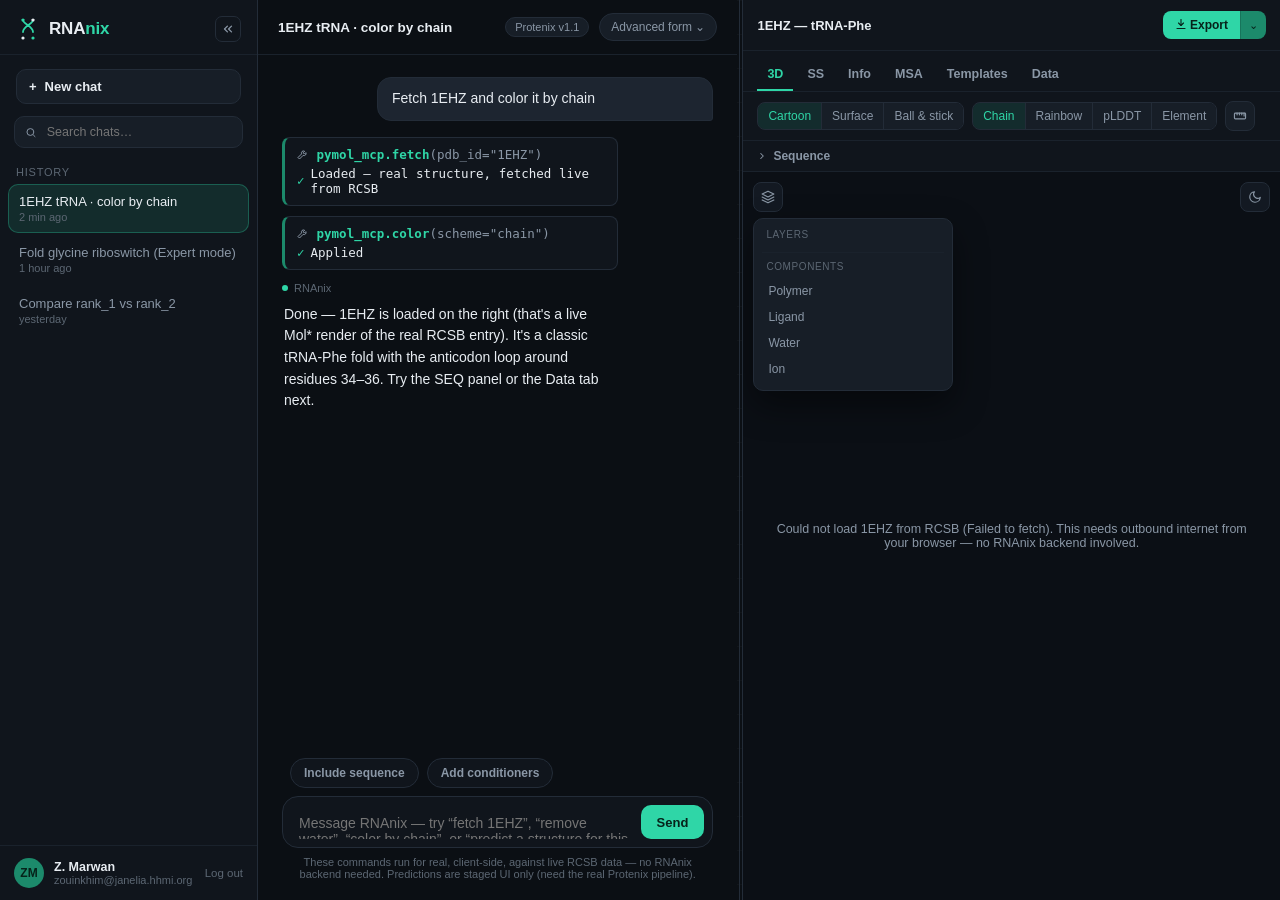
==== index.html @ 32259cf7 "Wire real auth, chat, and per-discussion job tracking into the v2 UI - auth.js (new): real Cognito l" ====
<!doctype html>
<html lang="en">
<head>
<meta charset="utf-8">
<meta name="viewport" content="width=device-width, initial-scale=1">
<title>RNAnix Copilot — v2 mockup</title>
<link rel="stylesheet" href="style.css">
</head>
<body>

<div class="shell">

  <!-- ============ SIDEBAR ============ -->
  <aside class="sidebar" id="sidebar">
    <div class="sidebar-head">
      <div class="brand">
        <svg width="24" height="24" viewBox="0 0 24 24" fill="none"><path d="M7 3c0 4 10 6 10 12M17 3c0 4-10 6-10 12" stroke="#2fd6a7" stroke-width="1.8" stroke-linecap="round"/><circle cx="7" cy="3" r="1.6" fill="#2fd6a7"/><circle cx="17" cy="21" r="1.6" fill="#2fd6a7"/><circle cx="17" cy="3" r="1.6" fill="#e8edf2"/><circle cx="7" cy="21" r="1.6" fill="#e8edf2"/></svg>
        <span class="brand-word">RNA<b>nix</b></span>
      </div>
      <button class="sidebar-toggle" id="sidebarToggle" title="Collapse sidebar">
        <svg width="14" height="14" viewBox="0 0 24 24" fill="none" stroke="currentColor" stroke-width="2.2" stroke-linecap="round" stroke-linejoin="round"><path d="M11 17l-5-5 5-5"/><path d="M18 17l-5-5 5-5"/></svg>
      </button>
    </div>
    <button class="new-chat" id="newChatBtn"><span class="nc-plus">+</span><span class="nc-label">New chat</span></button>
    <div class="search-box">
      <svg width="13" height="13" viewBox="0 0 24 24" fill="none" stroke="#8a97a6" stroke-width="2"><circle cx="11" cy="11" r="7"/><path d="M21 21l-4.3-4.3"/></svg>
      <input placeholder="Search chats…">
    </div>
    <div class="hist-label">History</div>
    <div class="hist-list" id="histList"><!-- filled by app.js --></div>
    <div class="sidebar-foot">
      <div class="avatar">ZM</div>
      <div class="who">
        <div class="wn">Z. Marwan</div>
        <div class="we">zouinkhim@janelia.hhmi.org</div>
      </div>
      <a class="logout" href="login.html" id="logoutBtn">Log out</a>
    </div>
  </aside>

  <!-- ============ CHAT COLUMN ============ -->
  <section class="chatcol">
    <div class="chat-head">
      <div class="cht" id="chatTitle">1EHZ tRNA · color by chain</div>
      <span class="badge">Protenix v1.1</span>
      <button class="adv-toggle" title="Manual form for power users — seeds, samples, MSA mode, Expert mode">Advanced form ⌄</button>
    </div>
    <div class="jobs-panel" id="jobsPanel" hidden><!-- filled by app.js --></div>
    <div class="chat-body" id="chatBody"><!-- filled by app.js --></div>
    <div class="chat-inputbar">
      <div class="input-toolbar">
        <button class="input-tool-btn" id="entityBtn" title="Build a multi-entity structure (RNA / protein / DNA / ligand)">Include sequence</button>
        <div class="attach-wrap">
          <button class="input-tool-btn" id="attachBtn" title="Add chemical mapping, MoHCA-seq, templates, or an MSA as conditioning">Add conditioners</button>
          <div class="attach-menu" id="attachMenu" hidden>
            <button data-tab="data" data-attach="chem">Chemical mapping (1D)</button>
            <button data-tab="data" data-attach="mohca">MoHCA-seq (2D)</button>
            <button data-tab="templates" data-attach="templates">Templates</button>
            <button data-tab="msa" data-attach="msa">MSA</button>
          </div>
        </div>
      </div>
      <div class="inputbox">
        <textarea id="msgInput" rows="1" placeholder="Message RNAnix — try “fetch 1EHZ”, “remove water”, “color by chain”, or “predict a structure for this sequence”…"></textarea>
        <button class="send-btn" id="sendBtn" title="Send">Send</button>
      </div>
      <div class="input-hint">These commands run for real, client-side, against live RCSB data — no RNAnix backend needed. Predictions are staged UI only (need the real Protenix pipeline).</div>
    </div>
  </section>

  <!-- ============ VIEWER COLUMN ============ -->
  <div class="resize-handle" id="resizeHandle" title="Drag to resize"></div>
  <aside class="viewer">
    <div class="viewer-head">
      <div class="viewer-name" id="viewerName">1EHZ — tRNA-Phe</div>
      <div class="dl-wrap">
        <button class="dl-main" id="dlMain" title="Download everything as a .zip">
          <svg width="12" height="12" viewBox="0 0 24 24" fill="none" stroke="currentColor" stroke-width="2.2" stroke-linecap="round" stroke-linejoin="round" style="vertical-align:-1px"><path d="M12 3v12"/><path d="M7 10l5 5 5-5"/><path d="M4 21h16"/></svg>
          Export
        </button>
        <button class="dl-caret" id="dlCaret" title="More download options">⌄</button>
        <div class="dl-menu" id="dlMenu" hidden>
          <button class="dl-item" data-k="zip">Everything (.zip)</button>
          <button class="dl-item" data-k="pdb">Structure (.pdb)</button>
          <button class="dl-item" data-k="cif">Structure (.cif)</button>
          <button class="dl-item" data-k="png">Image (.png)</button>
          <button class="dl-item" data-k="dbn">Secondary structure (.dbn)</button>
          <button class="dl-item" data-k="msa">Current MSA tab (.fasta)</button>
          <button class="dl-item" data-k="pool">Full prediction pool (all seeds &amp; samples)</button>
        </div>
      </div>
    </div>

    <div class="vtabs">
      <button class="vtab active" data-tab="3d">3D</button>
      <button class="vtab" data-tab="ss">SS</button>
      <button class="vtab" data-tab="info">Info</button>
      <button class="vtab" data-tab="msa">MSA</button>
      <button class="vtab" data-tab="templates">Templates</button>
      <button class="vtab" data-tab="data">Data</button>
    </div>

    <!-- ---- 3D tab ---- -->
    <div class="tabpanel active" data-panel="3d">
      <div class="viewer-toolbar" id="viewerToolbar">
        <!-- row 1: style + color as button groups -->
        <div class="vt-row1">
          <div class="btn-group" id="styleGroup">
            <button class="seg-btn active" data-style="Cartoon">Cartoon</button>
            <button class="seg-btn" data-style="Surface">Surface</button>
            <button class="seg-btn" data-style="Ball & stick">Ball &amp; stick</button>
          </div>
          <div class="btn-group" id="colorGroup">
            <button class="seg-btn active" data-color="Chain">Chain</button>
            <button class="seg-btn" data-color="Rainbow">Rainbow</button>
            <button class="seg-btn" data-color="pLDDT">pLDDT</button>
            <button class="seg-btn" data-color="Element">Element</button>
          </div>
          <button class="icon-btn" id="measureBtn" title="Measure distance">
            <svg width="14" height="14" viewBox="0 0 24 24" fill="none" stroke="currentColor" stroke-width="2" stroke-linecap="round" stroke-linejoin="round"><rect x="2.5" y="7" width="19" height="10" rx="1.5"/><path d="M7 7v3M11 7v3M15 7v3M19 7v5"/></svg>
          </button>
        </div>
        <!-- row 2: collapsible sequence accordion -->
        <button class="seq-acc-head" id="seqAccHead">
          <svg class="seq-caret" width="10" height="10" viewBox="0 0 24 24" fill="none" stroke="currentColor" stroke-width="2.5" stroke-linecap="round" stroke-linejoin="round"><path d="M9 6l6 6-6 6"/></svg>
          Sequence
        </button>
        <div class="seq-acc-body" id="seqPanel" hidden>
          <div class="sp-body" id="seqBody"></div>
        </div>
      </div>
      <!-- row 3: the 3D canvas itself -->
      <div class="canvas-wrap">
        <div id="mstarContainer" class="mstar-container"></div>
        <div class="viewer-msg" id="viewerMsg">Loading…</div>
        <button class="icon-btn canvas-theme-btn" id="themeBtn" title="Toggle light/dark viewer background"></button>

        <div class="display-wrap canvas-display-wrap">
          <button class="icon-btn" id="displayBtn" title="Layers &amp; components">
            <svg width="14" height="14" viewBox="0 0 24 24" fill="none" stroke="currentColor" stroke-width="2" stroke-linecap="round" stroke-linejoin="round"><path d="M12 2 2 7l10 5 10-5-10-5z"/><path d="M2 17l10 5 10-5"/><path d="M2 12l10 5 10-5"/></svg>
          </button>
          <div class="display-menu" id="displayMenu">
            <div class="disp-sec-label">Layers</div>
            <div class="disp-layers" id="dispLayers"></div>
            <div class="disp-divider"></div>
            <div class="disp-sec-label">Components</div>
            <div class="comp-panel">
              <div class="comp-row" data-c="Polymer"><span class="cn">Polymer</span><button class="eye"></button></div>
              <div class="comp-row" data-c="Ligand"><span class="cn">Ligand</span><button class="eye"></button></div>
              <div class="comp-row" data-c="Water"><span class="cn">Water</span><button class="eye"></button></div>
              <div class="comp-row" data-c="Ion"><span class="cn">Ion</span><button class="eye"></button></div>
            </div>
          </div>
        </div>
      </div>
    </div>

    <!-- ---- Secondary Structure tab ---- -->
    <div class="tabpanel" data-panel="ss">
      <div class="ssmode-row">
        <button class="ssmode-btn active" data-m="proj">3D projection</button>
        <button class="ssmode-btn" data-m="circular">2D layout</button>
        <button class="ssmode-btn" data-m="arc">Arc</button>
        <button class="ssmode-btn" data-m="flatten">Flattened 3D fold</button>
      </div>
      <div class="ss-caption">Backbone <span class="ss-leg-grey">grey</span> · <span class="ss-leg-pair">base pair</span> · <span class="ss-leg-pk">pseudoknot (dashed)</span>. "Flattened 3D fold" tracks the 3D viewer's camera live as you rotate it.</div>
      <div class="ss-canvas" id="ssCanvas"></div>
      <div class="motif-lanes-wrap">
        <div class="data-sec-h" style="padding:0 14px;">Motif lanes <span class="data-hint">sequence · DMS · 2A3 reactivity (white=protected → red=reactive) · pairing (white=paired, light red=unpaired)</span></div>
        <div id="motifLanes"></div>
      </div>
    </div>

    <!-- ---- Info tab ---- -->
    <div class="tabpanel" data-panel="info">
      <div class="info-wrap" id="infoWrap"></div>
    </div>

    <!-- ---- MSA tab ---- -->
    <div class="tabpanel" data-panel="msa">
      <div class="data-wrap" style="padding-bottom:0;">
        <div>
          <div class="data-sec-h">Multiple sequence alignment <span class="data-hint">paste FASTA, gaps as '-'</span></div>
          <textarea class="data-input" id="msaInput" rows="6"></textarea>
          <div class="data-actions"><button class="mini-btn" id="msaUpload">Upload .fasta</button><button class="mini-btn primary" id="msaViz">Render alignment</button></div>
        </div>
      </div>
      <div class="msa-table" id="msaWrap"></div>
    </div>

    <!-- ---- Templates tab ---- -->
    <div class="tabpanel" data-panel="templates">
      <div class="tpl-wrap" id="tplWrap"></div>
    </div>

    <!-- ---- Data tab: ChemMap + MoHCA-seq ---- -->
    <div class="tabpanel" data-panel="data">
      <div class="data-wrap">
        <div class="data-sec">
          <div class="data-sec-h">Chemical mapping (1D) <span class="data-hint">SHAPE / DMS reactivity per residue</span></div>
          <textarea class="data-input" id="chemInput" rows="2" placeholder="Paste reactivity values, comma or newline separated…"></textarea>
          <div class="data-actions"><button class="mini-btn" id="chemUpload">Upload file</button><button class="mini-btn primary" id="chemViz">Visualize</button></div>
          <div class="chemmap-track" id="chemTrack"></div>
        </div>
        <div class="data-sec">
          <div class="data-sec-h">MoHCA-seq (2D) <span class="data-hint">hydroxyl-radical contact map</span></div>
          <textarea class="data-input" id="mohcaInput" rows="3" placeholder="Paste contact triples: i,j,score per line…"></textarea>
          <div class="data-actions"><button class="mini-btn" id="mohcaUpload">Upload file</button><button class="mini-btn primary" id="mohcaViz">Visualize</button></div>
          <div class="mohca-grid" id="mohcaGrid"></div>
        </div>
      </div>
    </div>
  </aside>

</div>

<!-- ============ ENTITY INPUT MODAL — ported from the original /inference form ============ -->
<div class="modal-overlay" id="entityModalOverlay" hidden>
  <div class="modal-card">
    <div class="modal-head">
      <h3>Input entities</h3>
      <button class="modal-close" id="entityModalClose" title="close">&times;</button>
    </div>
    <label class="ilbl">Entities <span class="lbl-sub">RNA · protein · DNA · ligand</span></label>
    <div id="ent-entities"></div>
    <div class="ent-actions"><button id="add-entity" class="linkbtn" type="button">+ Add entity</button></div>
    <div class="seqinfo"><span id="ent-seqlen">0 residues</span><button id="example-btn" class="linkbtn" type="button">load example</button></div>
    <div class="modal-actions">
      <button class="mini-btn" id="entityCancel">Cancel</button>
      <button class="mini-btn primary" id="entityInsert">Insert into message</button>
    </div>
  </div>
</div>

<input type="file" id="fileHidden" hidden accept=".txt,.csv,.fasta,.fa">
<script src="auth.js"></script>
<script>if (window.RNAnixAuth) RNAnixAuth.requireAuth();</script>
<script src="app.js"></script>
</body>
</html>
---- style.css ----
/* RNAnix Copilot — v2 visual mockup. Not wired to any backend. */

:root {
  --bg-deep: #0b0f14;
  --bg-panel: #10151c;
  --bg-elevated: #171e27;
  --bg-hover: #1d2530;
  --border: #232c38;
  --border-soft: #1a222c;
  --text: #e8edf2;
  --text-muted: #8a97a6;
  --text-dim: #5c6773;
  --accent: #2fd6a7;
  --accent-dim: #1c8a6b;
  --accent-soft: rgba(47, 214, 167, 0.12);
  --danger: #d1495b;
  --radius: 10px;
  --radius-lg: 16px;
  font-family: -apple-system, "Segoe UI", Inter, Roboto, Helvetica, Arial, sans-serif;
}

* { box-sizing: border-box; }
/* Author rules that set `display` unconditionally on a selector (e.g. `.modal-overlay { display:
   flex }`) otherwise beat the browser's own `[hidden] { display: none }` UA-stylesheet rule —
   author CSS always wins over UA defaults even at equal specificity. This one rule guarantees
   the `hidden` attribute always wins everywhere on the page, present or future. */
[hidden] { display: none !important; }
html, body { height: 100%; }
body {
  margin: 0;
  background: var(--bg-deep);
  color: var(--text);
  background-image:
    linear-gradient(rgba(255,255,255,0.025) 1px, transparent 1px),
    linear-gradient(90deg, rgba(255,255,255,0.025) 1px, transparent 1px);
  background-size: 34px 34px;
}

.mockup-badge {
  position: fixed; top: 10px; right: 12px; z-index: 999;
  font-size: 11px; letter-spacing: .06em; text-transform: uppercase;
  color: var(--bg-deep); background: var(--accent);
  padding: 4px 10px; border-radius: 999px; font-weight: 700;
  box-shadow: 0 2px 10px rgba(47,214,167,.35);
}

a { color: var(--accent); text-decoration: none; }
a:hover { text-decoration: underline; }
button { font-family: inherit; cursor: pointer; }

/* ---------- brand ---------- */
.brand { display: flex; align-items: center; gap: 9px; }
.brand svg { flex: none; }
.brand-word { font-size: 17px; font-weight: 700; letter-spacing: -.01em; }
.brand-word b { color: var(--accent); font-weight: 800; }

/* ================= AUTH PAGE ================= */
.auth-wrap {
  min-height: 100vh; display: flex; align-items: center; justify-content: center;
  padding: 24px;
}
.auth-card {
  width: 100%; max-width: 400px;
  background: var(--bg-panel);
  border: 1px solid var(--border);
  border-radius: var(--radius-lg);
  padding: 28px 28px 24px;
  box-shadow: 0 30px 80px rgba(0,0,0,.45);
}
.auth-card .brand { justify-content: center; margin-bottom: 22px; }
.auth-tabs {
  display: flex; background: var(--bg-elevated); border: 1px solid var(--border);
  border-radius: 999px; padding: 3px; margin-bottom: 22px;
}
.auth-tabs button {
  flex: 1; border: none; background: transparent; color: var(--text-muted);
  padding: 8px 10px; border-radius: 999px; font-size: 13px; font-weight: 600;
  transition: all .15s;
}
.auth-tabs button.active { background: var(--accent); color: #06231a; }

.auth-title { font-size: 18px; font-weight: 700; margin: 0 0 4px; text-align: center; }
.auth-sub { font-size: 13px; color: var(--text-muted); text-align: center; margin: 0 0 22px; }

.field { margin-bottom: 14px; }
.field label { display: block; font-size: 12px; color: var(--text-muted); margin-bottom: 6px; }
.field input {
  width: 100%; background: var(--bg-elevated); border: 1px solid var(--border);
  color: var(--text); padding: 10px 12px; border-radius: var(--radius); font-size: 14px;
}
.field input:focus { outline: none; border-color: var(--accent); }
.field input[readonly] { color: var(--text-dim); }

.invite-note {
  font-size: 12.5px; color: var(--text-muted); background: var(--accent-soft);
  border: 1px solid rgba(47,214,167,.25); border-radius: var(--radius);
  padding: 10px 12px; margin-bottom: 18px; line-height: 1.5;
}
.invite-note b { color: var(--text); }

.strength { display: flex; gap: 6px; margin: 8px 0 4px; flex-wrap: wrap; }
.strength span {
  font-size: 11px; color: var(--text-dim); background: var(--bg-elevated);
  border: 1px solid var(--border); border-radius: 999px; padding: 3px 8px;
}
.strength span.ok { color: var(--accent); border-color: var(--accent-dim); background: var(--accent-soft); }

.btn-primary {
  width: 100%; background: var(--accent); color: #06231a; border: none;
  padding: 11px; border-radius: var(--radius); font-size: 14px; font-weight: 700;
  margin-top: 4px;
}
.btn-primary:hover { background: #4fe3bb; }

.auth-foot { text-align: center; font-size: 12.5px; color: var(--text-muted); margin-top: 16px; }
.auth-forgot { text-align: right; font-size: 12px; margin: -8px 0 14px; }
.auth-nogo { text-align: center; font-size: 11.5px; color: var(--text-dim); margin-top: 22px; line-height: 1.5; }
.auth-error { color: #ef476f; font-size: 12.5px; margin: -4px 0 10px; }

.pane { display: none; }
.pane.active { display: block; }

/* ================= APP SHELL ================= */
.shell { display: flex; height: 100vh; overflow: hidden; }

/* ---- sidebar ---- */
.sidebar {
  width: 258px; flex: none; background: var(--bg-panel);
  border-right: 1px solid var(--border); display: flex; flex-direction: column;
}
.sidebar-head { display: flex; align-items: center; justify-content: space-between; gap: 8px; padding: 16px 16px 12px; border-bottom: 1px solid var(--border-soft); }
.sidebar-toggle {
  background: none; border: 1px solid var(--border); color: var(--text-muted); flex: none;
  border-radius: 7px; padding: 5px; display: flex; align-items: center; justify-content: center;
  transition: transform .18s ease;
}
.sidebar-toggle:hover { color: var(--text); border-color: var(--accent-dim); }
.new-chat {
  display: flex; align-items: center; gap: 8px; margin: 14px 16px 0;
  background: var(--bg-elevated); border: 1px solid var(--border); color: var(--text);
  padding: 9px 12px; border-radius: var(--radius); font-size: 13px; font-weight: 600;
}
.new-chat:hover { border-color: var(--accent-dim); }

/* ---- collapsed sidebar ---- */
.sidebar { transition: width .18s ease; }
.sidebar.collapsed { width: 60px; }
.sidebar.collapsed .sidebar-toggle { transform: rotate(180deg); }
.sidebar.collapsed .brand-word,
.sidebar.collapsed .nc-label,
.sidebar.collapsed .search-box,
.sidebar.collapsed .hist-label,
.sidebar.collapsed .hist-list,
.sidebar.collapsed .who,
.sidebar.collapsed .logout { display: none; }
.sidebar.collapsed .sidebar-head { justify-content: center; padding: 16px 8px 12px; }
.sidebar.collapsed .sidebar-head .brand { justify-content: center; }
.sidebar.collapsed .new-chat { margin: 14px 8px 0; justify-content: center; padding: 9px; }
.sidebar.collapsed .sidebar-foot { justify-content: center; padding: 12px 8px; }
.search-box {
  margin: 12px 14px 4px; display: flex; align-items: center; gap: 8px;
  background: var(--bg-elevated); border: 1px solid var(--border); border-radius: var(--radius);
  padding: 7px 10px;
}
.search-box input { background: none; border: none; color: var(--text); font-size: 12.5px; width: 100%; }
.search-box input:focus { outline: none; }
.hist-label {
  font-size: 11px; text-transform: uppercase; letter-spacing: .07em; color: var(--text-dim);
  padding: 14px 16px 6px;
}
.hist-list { flex: 1; overflow-y: auto; padding: 0 8px; }
.hist-item {
  display: flex; flex-direction: column; gap: 2px; padding: 9px 10px; border-radius: var(--radius);
  font-size: 13px; color: var(--text-muted); margin-bottom: 2px; border: 1px solid transparent;
}
.hist-item:hover { background: var(--bg-hover); color: var(--text); }
.hist-item.active { background: var(--accent-soft); border-color: rgba(47,214,167,.3); color: var(--text); }
.hist-item .ht { white-space: nowrap; overflow: hidden; text-overflow: ellipsis; }
.hist-item .hs { font-size: 11px; color: var(--text-dim); }

.sidebar-foot {
  border-top: 1px solid var(--border-soft); padding: 12px 14px; display: flex;
  align-items: center; gap: 10px;
}
.avatar {
  width: 30px; height: 30px; border-radius: 50%; background: var(--accent-dim);
  color: #06231a; display: flex; align-items: center; justify-content: center;
  font-size: 12px; font-weight: 800; flex: none;
}
.who { flex: 1; min-width: 0; }
.who .wn { font-size: 12.5px; font-weight: 600; white-space: nowrap; overflow: hidden; text-overflow: ellipsis; }
.who .we { font-size: 11px; color: var(--text-dim); white-space: nowrap; overflow: hidden; text-overflow: ellipsis; }
.logout { font-size: 11.5px; color: var(--text-dim); }

/* ---- chat column ---- */
.chatcol { flex: 1 1 auto; min-width: 0; display: flex; flex-direction: column; background: var(--bg-deep); }
.chat-head {
  display: flex; align-items: center; gap: 10px; padding: 13px 20px;
  border-bottom: 1px solid var(--border-soft); flex: none;
}
.chat-head .cht { font-size: 13.5px; font-weight: 600; flex: 1; min-width: 0; overflow: hidden; text-overflow: ellipsis; white-space: nowrap; }
.badge {
  font-size: 11px; color: var(--text-muted); background: var(--bg-elevated);
  border: 1px solid var(--border); padding: 3px 9px; border-radius: 999px;
}
.adv-toggle {
  font-size: 12px; color: var(--text-muted); background: var(--bg-elevated);
  border: 1px solid var(--border); padding: 6px 11px; border-radius: 999px;
}
.adv-toggle:hover { color: var(--text); border-color: var(--accent-dim); }

.jobs-panel {
  flex: none; padding: 10px 20px; border-bottom: 1px solid var(--border-soft);
  display: flex; flex-wrap: wrap; gap: 8px; align-items: center;
}
.jobs-panel .jobs-label { font-size: 11px; color: var(--text-dim); margin-right: 4px; }
.job-row {
  display: inline-flex; align-items: center; gap: 6px; font-size: 12px;
  background: var(--bg-elevated); border: 1px solid var(--border); border-radius: 999px;
  padding: 4px 10px 4px 12px; cursor: default;
}
.job-row.clickable { cursor: pointer; }
.job-row.clickable:hover { border-color: var(--accent-dim); }
.job-row .job-id { font-family: ui-monospace, SFMono-Regular, Menlo, Consolas, monospace; color: var(--text-muted); }
.job-pill { font-size: 10.5px; font-weight: 600; padding: 2px 7px; border-radius: 999px; text-transform: uppercase; letter-spacing: .02em; }
.job-pill.job-running { background: rgba(255, 183, 3, .15); color: #ffb703; }
.job-pill.job-done { background: rgba(47, 214, 167, .15); color: var(--accent); }
.job-pill.job-error { background: rgba(209, 73, 91, .15); color: var(--danger); }

.chat-body { flex: 1; overflow-y: auto; padding: 22px 24px 10px; }

/* empty state */
.empty { max-width: 640px; margin: 4vh auto 0; text-align: center; }
.empty h1 { font-size: 24px; margin: 0 0 8px; }
.empty p { color: var(--text-muted); font-size: 14px; margin: 0 0 26px; }
.cards { display: grid; grid-template-columns: 1fr 1fr; gap: 10px; text-align: left; }
.card {
  background: var(--bg-panel); border: 1px solid var(--border); border-radius: var(--radius);
  padding: 12px 14px; font-size: 13px; color: var(--text-muted);
}
.card:hover { border-color: var(--accent-dim); color: var(--text); background: var(--bg-elevated); }

/* transcript */
.msg { max-width: 78%; margin-bottom: 16px; line-height: 1.55; font-size: 14px; }
.msg.user { margin-left: auto; }
.msg.user .bubble { background: var(--bg-hover); border: 1px solid var(--border); border-radius: 14px 14px 3px 14px; padding: 10px 14px; }
.msg.assistant .bubble { padding: 2px 2px; }
.msg .who-lbl { font-size: 11px; color: var(--text-dim); margin-bottom: 5px; display: flex; align-items: center; gap: 6px; }
.msg .who-lbl .dot { width: 6px; height: 6px; border-radius: 50%; background: var(--accent); }
.msg .who-lbl.err { color: var(--danger); }
.msg .who-lbl.err .dot { background: var(--danger); }
.bubble-error {
  padding: 10px 14px; border-radius: 10px; background: rgba(209, 73, 91, .1);
  border: 1px solid rgba(209, 73, 91, .35); color: var(--danger); font-size: 13.5px;
}

.tool-card {
  max-width: 78%; margin: 0 0 10px; font-family: ui-monospace, SFMono-Regular, Menlo, Consolas, monospace;
  font-size: 12.5px; background: var(--bg-panel); border: 1px solid var(--border);
  border-left: 3px solid var(--accent-dim); border-radius: 8px; padding: 9px 12px;
}
.tool-card .tc-call { color: var(--text-muted); }
.tool-card .tc-call b { color: var(--accent); font-weight: 600; }
.tool-card .tc-ok { color: var(--text); margin-top: 4px; display: flex; align-items: center; gap: 6px; }
.tool-card .tc-ok .chk { color: var(--accent); }

.chat-inputbar { flex: none; padding: 14px 24px 20px; }
.inputbox {
  display: flex; align-items: flex-end; gap: 10px; background: var(--bg-panel);
  border: 1px solid var(--border); border-radius: 16px; padding: 8px 8px 8px 16px;
  max-width: 900px; margin: 0 auto;
}
.inputbox textarea {
  flex: 1; background: none; border: none; color: var(--text); font-size: 14px;
  resize: none; max-height: 140px; padding: 8px 0; font-family: inherit;
}
.inputbox textarea:focus { outline: none; }
.send-btn {
  background: var(--accent); border: none; color: #06231a; height: 34px; padding: 0 16px;
  border-radius: 10px; display: flex; align-items: center; justify-content: center; flex: none;
  font-size: 13px; font-weight: 700;
}
.send-btn:hover { background: #4fe3bb; }
.input-hint { text-align: center; font-size: 11px; color: var(--text-dim); margin-top: 8px; }

/* ---- viewer column ---- */
.viewer {
  width: 42%; max-width: 620px; min-width: 380px; flex: none;
  border-left: 1px solid var(--border); background: var(--bg-panel);
  display: flex; flex-direction: column;
}
.viewer-head {
  display: flex; align-items: center; gap: 8px; padding: 11px 14px;
  border-bottom: 1px solid var(--border-soft); flex-wrap: wrap;
}
.viewer-name { font-size: 13px; font-weight: 600; margin-right: auto; }
.icon-btn {
  width: 30px; height: 30px; border-radius: 8px; border: 1px solid var(--border);
  background: var(--bg-elevated); color: var(--text-muted); display: flex;
  align-items: center; justify-content: center; font-size: 13px;
}
.icon-btn:hover { color: var(--text); border-color: var(--accent-dim); }
.icon-btn.active { color: var(--accent); border-color: var(--accent-dim); background: var(--accent-soft); }
/* ---- row 1: segmented button groups (replace the old <select>s) ---- */
.btn-group { display: flex; border: 1px solid var(--border); border-radius: 8px; overflow: hidden; }
.seg-btn {
  background: var(--bg-elevated); color: var(--text-muted); border: none; font-size: 12px;
  padding: 6px 10px; border-right: 1px solid var(--border);
}
.seg-btn:last-child { border-right: none; }
.seg-btn:hover { color: var(--text); }
.seg-btn.active { background: var(--accent-soft); color: var(--accent); }

/* ---- row 2: collapsible sequence accordion (normal document flow, not a canvas overlay) ---- */
.seq-acc-head {
  display: flex; align-items: center; gap: 6px; width: 100%; text-align: left;
  background: none; border: none; border-top: 1px solid var(--border-soft); color: var(--text-muted);
  font-size: 12px; font-weight: 600; padding: 8px 14px;
}
.seq-acc-head:hover { color: var(--text); }
.seq-acc-head .seq-caret { transition: transform .15s ease; flex: none; }
.seq-acc-head.open .seq-caret { transform: rotate(90deg); }
.seq-acc-body {
  border-top: 1px solid var(--border-soft); padding: 10px 14px; font-size: 11px;
  color: var(--text-muted); max-height: 160px; overflow-y: auto;
}
.seq-acc-body .sp-h { color: var(--text-dim); margin-bottom: 6px; }
.seq-acc-body .sp-seq { font-family: ui-monospace, Menlo, Consolas, monospace; line-height: 1.7; letter-spacing: .5px; }
.seq-acc-body .sp-seq span { padding: 0 1px; border-radius: 2px; }
.seq-acc-body .sp-seq span:hover { background: var(--accent-soft); color: var(--accent); cursor: pointer; }

/* ---- row 3: the 3D canvas itself, filling whatever's left ---- */
.canvas-wrap { flex: 1; position: relative; overflow: hidden; min-height: 0; }
.canvas-fake {
  position: absolute; inset: 0; display: flex; align-items: center; justify-content: center;
  background: radial-gradient(ellipse at center, rgba(47,214,167,.10), transparent 60%);
}
.canvas-fake figcaption {
  position: absolute; bottom: 14px; left: 0; right: 0; text-align: center;
  font-size: 11px; color: var(--text-dim);
}

.comp-panel { width: 100%; }
.comp-row {
  display: flex; align-items: center; gap: 8px; padding: 6px 6px; font-size: 12px;
  color: var(--text-muted); border-radius: 6px;
}
.comp-row:hover { background: var(--bg-hover); }
.comp-row .cn { flex: 1; }
.comp-row button { background: none; border: none; color: var(--text-dim); padding: 2px; display: inline-flex; align-items: center; justify-content: center; }
.comp-row button:hover { color: var(--text); }
.comp-row.off { opacity: .4; }

.canvas-theme-btn {
  position: absolute; top: 10px; right: 10px; z-index: 8;
  background: rgba(23,30,39,.75); backdrop-filter: blur(4px);
}

@media (max-width: 980px) {
  .viewer { display: none; }
  .resize-handle { display: none; }
}

/* ---- drag-to-resize handle between chat and viewer ---- */
.resize-handle { width: 5px; flex: none; cursor: col-resize; position: relative; background: transparent; }
.resize-handle::after {
  content: ""; position: absolute; top: 0; bottom: 0; left: 2px; width: 1px; background: var(--border);
}
.resize-handle:hover::after, .resize-handle.active::after { left: 0; width: 5px; background: var(--accent-dim); }

/* ---- toast ---- */
.toast {
  position: fixed; left: 50%; bottom: 22px; transform: translate(-50%, 12px);
  background: var(--bg-elevated); border: 1px solid var(--border); color: var(--text);
  padding: 9px 16px; border-radius: 999px; font-size: 12.5px; opacity: 0; pointer-events: none;
  transition: all .2s; z-index: 500; box-shadow: 0 8px 24px rgba(0,0,0,.4);
}
.toast.show { opacity: 1; transform: translate(-50%, 0); }

/* ---- input toolbar (above the text field) ---- */
.input-toolbar { display: flex; gap: 8px; max-width: 900px; margin: 0 auto 8px; padding: 0 8px; }
.input-tool-btn {
  font-size: 12px; color: var(--text-muted); background: var(--bg-panel); border: 1px solid var(--border);
  padding: 7px 13px; border-radius: 999px; font-weight: 600;
}
.input-tool-btn:hover { color: var(--text); border-color: var(--accent-dim); }
.attach-wrap { position: relative; }
.attach-menu {
  position: absolute; bottom: calc(100% + 6px); left: 0;
  background: var(--bg-elevated); border: 1px solid var(--border); border-radius: 10px;
  padding: 5px; display: flex; flex-direction: column; min-width: 210px; z-index: 50;
  box-shadow: 0 10px 30px rgba(0,0,0,.4);
}
.attach-menu button {
  background: none; border: none; color: var(--text); text-align: left; font-size: 12.5px;
  padding: 8px 10px; border-radius: 7px;
}
.attach-menu button:hover { background: var(--bg-hover); }

/* ---- download split button ---- */
.dl-wrap { position: relative; display: flex; }
.dl-main {
  background: var(--accent); color: #06231a; border: none; font-weight: 700; font-size: 12px;
  padding: 7px 12px; border-radius: 8px 0 0 8px;
}
.dl-main:hover { background: #4fe3bb; }
.dl-caret {
  background: var(--accent-dim); color: #06231a; border: none; border-left: 1px solid rgba(0,0,0,.15);
  padding: 7px 8px; border-radius: 0 8px 8px 0; font-size: 11px;
}
.dl-menu {
  position: absolute; top: calc(100% + 6px); right: 0; background: var(--bg-elevated);
  border: 1px solid var(--border); border-radius: 10px; padding: 5px; min-width: 240px;
  z-index: 60; box-shadow: 0 14px 34px rgba(0,0,0,.45);
}
.dl-item {
  display: block; width: 100%; text-align: left; background: none; border: none; color: var(--text);
  font-size: 12.5px; padding: 8px 10px; border-radius: 7px;
}
.dl-item:hover { background: var(--bg-hover); }
.dl-item[disabled] { color: var(--text-dim); cursor: not-allowed; }
.dl-item[disabled]:hover { background: none; }

/* ---- reasoning + sources ---- */
details.reasoning {
  max-width: 78%; margin-bottom: 8px; font-size: 12.5px; background: var(--bg-panel);
  border: 1px solid var(--border); border-radius: 8px; padding: 2px 12px;
}
details.reasoning summary {
  cursor: pointer; padding: 8px 0; color: var(--text-muted); font-weight: 600; list-style: none;
}
details.reasoning summary::-webkit-details-marker { display: none; }
.reasoning-body { color: var(--text-muted); line-height: 1.6; padding: 0 0 12px; border-top: 1px solid var(--border-soft); padding-top: 10px; }
.src-row { display: flex; flex-wrap: wrap; gap: 6px; margin: 8px 0 2px; }
.src-pill {
  font-size: 11px; color: var(--text-muted); background: var(--bg-panel); border: 1px solid var(--border);
  border-radius: 999px; padding: 4px 10px;
}
.src-pill:hover { color: var(--accent); border-color: var(--accent-dim); text-decoration: none; }

/* ---- viewer tabs ---- */
.viewer-toolbar { display: flex; flex-direction: column; border-bottom: 1px solid var(--border-soft); }
.vt-row1 { display: flex; align-items: center; gap: 8px; padding: 9px 14px; flex-wrap: wrap; }
.vtabs { display: flex; gap: 4px; padding: 8px 14px 0; border-bottom: 1px solid var(--border-soft); }
.vtab {
  background: none; border: none; color: var(--text-muted); font-size: 12.5px; font-weight: 600;
  padding: 8px 10px; border-bottom: 2px solid transparent;
}
.vtab:hover { color: var(--text); }
.vtab.active { color: var(--accent); border-bottom-color: var(--accent); }
.tabpanel { display: none; flex: 1; min-height: 0; overflow-y: auto; }
.tabpanel.active { display: flex; flex-direction: column; }
.tabpanel .canvas-wrap { flex: 1; }

.viewer-msg {
  position: absolute; inset: 0; display: none; align-items: center; justify-content: center;
  text-align: center; padding: 20px; font-size: 12.5px; color: var(--text-muted);
  background: rgba(11,15,20,.85); z-index: 5;
}
.mstar-container { position: absolute; inset: 0; }
/* Belt-and-suspenders: even with the Viewer's own layout/viewport-* options set to hide its
   built-in chrome, force-hide Mol*'s floating control cluster and side panels via its own
   stable msp- class names, so only our custom overlay controls (toolbar, comp-panel, seq-panel,
   theme button) are ever visible on the canvas. */
.mstar-container .msp-viewport-controls,
.mstar-container .msp-layout-region.msp-layout-top,
.mstar-container .msp-layout-region.msp-layout-left,
.mstar-container .msp-layout-region.msp-layout-right,
.mstar-container .msp-layout-region.msp-layout-bottom,
.mstar-container [class*="msp-layout-top"],
.mstar-container [class*="msp-layout-left"],
.mstar-container [class*="msp-layout-right"],
.mstar-container [class*="msp-layout-bottom"],
.mstar-container [class*="msp-sequence"],
.mstar-container [class*="msp-viewport-controls"],
.mstar-container [class*="tooltip" i],
.mstar-container [class*="hover-box" i],
.mstar-container [class*="highlight-toast" i] {
  display: none !important;
}
/* Give the viewport back the full height/width now that the top/side chrome above is gone —
   Mol*'s layout otherwise still reserves that space even when its contents are hidden. */
.mstar-container .msp-layout-region.msp-layout-main,
.mstar-container [class*="msp-layout-main"] {
  top: 0 !important; left: 0 !important; right: 0 !important; bottom: 0 !important;
}

/* ---- data tab: chemmap / mohca ---- */
.data-wrap { padding: 16px; display: flex; flex-direction: column; gap: 22px; }
.data-sec-h { font-size: 12.5px; font-weight: 700; margin-bottom: 8px; display: flex; align-items: baseline; gap: 8px; }
.data-hint { font-size: 11px; color: var(--text-dim); font-weight: 400; }
.data-input {
  width: 100%; background: var(--bg-elevated); border: 1px solid var(--border); color: var(--text);
  border-radius: var(--radius); padding: 8px 10px; font-size: 12px; font-family: ui-monospace, Menlo, Consolas, monospace;
  resize: vertical; margin-bottom: 8px;
}
.data-actions { display: flex; gap: 8px; margin-bottom: 10px; }
.mini-btn {
  font-size: 12px; color: var(--text-muted); background: var(--bg-elevated); border: 1px solid var(--border);
  padding: 6px 12px; border-radius: 8px;
}
.mini-btn:hover { color: var(--text); border-color: var(--accent-dim); }
.mini-btn.primary { background: var(--accent); color: #06231a; border-color: transparent; font-weight: 700; }
.mini-btn.primary:hover { background: #4fe3bb; }
.data-empty { font-size: 12px; color: var(--text-dim); padding: 10px 0; }

.track-row { display: flex; align-items: flex-end; gap: 1px; height: 46px; background: var(--bg-elevated); border-radius: 8px; padding: 4px 6px; overflow-x: auto; }
.track-bar { width: 4px; min-width: 4px; border-radius: 1px 1px 0 0; }

.mohca-grid { display: flex; align-items: flex-end; gap: 6px; }
.mohca-inner { display: grid; gap: 1px; background: var(--border-soft); border: 1px solid var(--border); border-radius: 4px; overflow: auto; padding: 3px; }
.mohca-cell { }
.mohca-axis { font-size: 10px; color: var(--text-dim); flex: none; }

/* ---- MSA tab ---- */
.msa-table { padding: 14px; font-family: ui-monospace, Menlo, Consolas, monospace; font-size: 11.5px; overflow-x: auto; }
.msa-row { display: flex; align-items: center; gap: 10px; padding: 2px 0; white-space: nowrap; }
.msa-name { width: 100px; flex: none; color: var(--text-muted); overflow: hidden; text-overflow: ellipsis; }
.msa-seq { letter-spacing: 1px; }
.msa-nt { padding: 0 1px; border-radius: 2px; }

/* ---- templates tab ---- */
.tpl-wrap { padding: 14px; display: flex; flex-direction: column; gap: 10px; }
.tpl-card { background: var(--bg-elevated); border: 1px solid var(--border); border-radius: var(--radius); padding: 12px 14px; }
.tpl-card.used { border-color: var(--accent-dim); }
.tpl-h { display: flex; align-items: center; gap: 8px; margin-bottom: 4px; }
.tpl-id { font-weight: 700; font-size: 13px; }
.tpl-used-badge { font-size: 10px; color: var(--accent); background: var(--accent-soft); padding: 2px 8px; border-radius: 999px; }
.tpl-t { font-size: 12.5px; color: var(--text); margin-bottom: 4px; }
.tpl-meta { font-size: 11.5px; color: var(--text-dim); margin-bottom: 10px; }
.tpl-actions { display: flex; gap: 8px; }
.tpl-actions a.mini-btn { text-decoration: none; }

/* ---- vtabs: allow wrapping now that there are 6 of them ---- */
.vtabs { flex-wrap: wrap; }

/* ---- Secondary Structure tab ---- */
.ssmode-row { display: flex; flex-wrap: wrap; gap: 6px; padding: 10px 14px 0; }
.ssmode-btn { font-size: 11.5px; color: var(--text-muted); background: var(--bg-elevated); border: 1px solid var(--border); padding: 6px 11px; border-radius: 999px; }
.ssmode-btn:hover { color: var(--text); border-color: var(--accent-dim); }
.ssmode-btn.active { color: var(--accent); border-color: var(--accent-dim); background: var(--accent-soft); }
.ss-caption { font-size: 11px; color: var(--text-dim); padding: 8px 14px 0; line-height: 1.5; }
.ss-leg-grey { color: #8a97a6; }
.ss-leg-pair { color: var(--accent); }
.ss-leg-pk { color: #ef476f; }
.ss-canvas { padding: 6px 14px; display: flex; align-items: center; justify-content: center; overflow-x: auto; }
.data-empty { font-size: 12px; color: var(--text-dim); padding: 20px 0; }
.motif-lanes-wrap { border-top: 1px solid var(--border-soft); padding-top: 10px; margin-top: 6px; }
.motif-lanes { display: flex; flex-direction: column; gap: 4px; padding: 10px 14px 16px; overflow-x: auto; }
.lane { display: flex; align-items: center; gap: 8px; }
.lane-lbl { width: 58px; flex: none; font-size: 10px; color: var(--text-dim); text-transform: uppercase; letter-spacing: .04em; }
.lane-cells { display: flex; }
.lane-cell { width: 7px; height: 15px; flex: none; }
.lane-cell.lane-seq { font-family: ui-monospace, Menlo, Consolas, monospace; font-size: 9px; display: flex; align-items: center; justify-content: center; height: 15px; width: 8px; }

/* ---- Info tab ---- */
.info-wrap { padding: 6px 14px 14px; }
.info-row { display: flex; justify-content: space-between; gap: 14px; padding: 9px 0; border-bottom: 1px solid var(--border-soft); font-size: 12.5px; }
.info-row:last-child { border-bottom: none; }
.info-k { color: var(--text-dim); flex: none; width: 46%; }
.info-v { color: var(--text); text-align: right; flex: 1; }

/* ---- entity input modal (ported from the original /inference form) ---- */
.modal-overlay {
  position: fixed; inset: 0; background: rgba(5,8,11,.6); z-index: 100;
  display: flex; align-items: center; justify-content: center; padding: 24px;
}
.modal-card {
  width: 100%; max-width: 480px; max-height: 85vh; overflow-y: auto;
  background: var(--bg-panel); border: 1px solid var(--border); border-radius: var(--radius-lg);
  padding: 20px 22px; box-shadow: 0 30px 80px rgba(0,0,0,.5);
}
.modal-head { display: flex; align-items: center; justify-content: space-between; margin-bottom: 4px; }
.modal-head h3 { margin: 0; font-size: 15px; }
.modal-close { background: none; border: none; color: var(--text-muted); font-size: 20px; line-height: 1; padding: 2px 6px; }
.modal-close:hover { color: var(--text); }
.modal-actions { display: flex; justify-content: flex-end; gap: 8px; margin-top: 14px; }

.ilbl { display: block; font-size: 12px; color: var(--text-muted); margin: 12px 0 6px; font-weight: 600; }
.lbl-sub { font-weight: 400; color: var(--text-dim); }
.entity { border: 1px solid var(--border); border-radius: 8px; padding: 8px; background: var(--bg-elevated); margin-bottom: 8px; }
.ent-head { display: flex; align-items: center; gap: 6px; margin-bottom: 6px; }
.ent-type {
  flex: 1 1 auto; padding: 5px 7px; border: 1px solid var(--border); border-radius: 6px;
  font-size: 12px; background: var(--bg-panel); color: var(--text);
}
.ent-count { width: 48px; padding: 5px; border: 1px solid var(--border); border-radius: 6px; font-size: 12px; text-align: center; background: var(--bg-panel); color: var(--text); }
.ent-head button { border: 1px solid var(--border); background: var(--bg-panel); color: var(--text-muted); border-radius: 5px; font-size: 11px; line-height: 1.4; padding: 3px 7px; }
.ent-head button:disabled { opacity: .35; }
.ent-head .ent-del:hover:enabled { background: #ef476f; color: #fff; border-color: #ef476f; }
.ent-seq {
  width: 100%; resize: vertical; font: 12px ui-monospace, Menlo, monospace; letter-spacing: .5px;
  border: 1px solid var(--border); border-radius: 6px; padding: 8px; background: var(--bg-panel); color: var(--text);
}
.ent-info { display: flex; align-items: center; gap: 8px; font-size: 10.5px; color: var(--text-dim); margin-top: 4px; }
.ent-caveat { color: #e0a45a; }
.ent-len { margin-left: auto; }
.ent-actions { margin-top: 4px; }
.seqinfo { display: flex; justify-content: space-between; align-items: center; font-size: 11.5px; color: var(--text-dim); margin-top: 6px; }
.linkbtn { background: none; border: 0; color: var(--accent); font-size: 11.5px; padding: 0; }
.linkbtn:hover { text-decoration: underline; }

/* ---- layers + components menu (toolbar dropdown, replaces the old always-visible corner box) ---- */
.display-wrap { position: relative; }
.canvas-display-wrap { position: absolute; top: 10px; left: 10px; z-index: 8; }
.canvas-display-wrap .icon-btn { background: rgba(23,30,39,.75); backdrop-filter: blur(4px); }
.display-menu {
  position: absolute; top: calc(100% + 6px); left: 0; z-index: 9; width: 200px;
  background: var(--bg-elevated); border: 1px solid var(--border); border-radius: 10px;
  padding: 8px; box-shadow: 0 14px 34px rgba(0,0,0,.45);
}
.disp-sec-label { font-size: 10px; text-transform: uppercase; letter-spacing: .06em; color: var(--text-dim); padding: 2px 4px 6px; }
.disp-divider { height: 1px; background: var(--border-soft); margin: 6px 0; }
.disp-row { display: flex; align-items: center; gap: 8px; padding: 5px 4px; font-size: 12px; color: var(--text-muted); border-radius: 6px; }
.disp-row:hover { background: var(--bg-hover); }
.disp-dot { width: 8px; height: 8px; border-radius: 50%; flex: none; }
.disp-name { flex: 1; min-width: 0; overflow: hidden; text-overflow: ellipsis; white-space: nowrap; color: var(--text); }
.disp-eye, .disp-x { background: none; border: none; color: var(--text-dim); padding: 2px; display: inline-flex; align-items: center; justify-content: center; }
.disp-eye:hover, .disp-x:hover { color: var(--text); }
.disp-x { font-size: 15px; }
.disp-empty { font-size: 11.5px; color: var(--text-dim); padding: 4px; }

/* ---- multi-chain sequence display (3D tab strip + Seqs tab) ---- */
.sp-body { display: flex; flex-direction: column; gap: 10px; }
.sp-chain:last-child { margin-bottom: 0; }
.sp-empty { font-size: 11.5px; color: var(--text-dim); padding: 4px; }
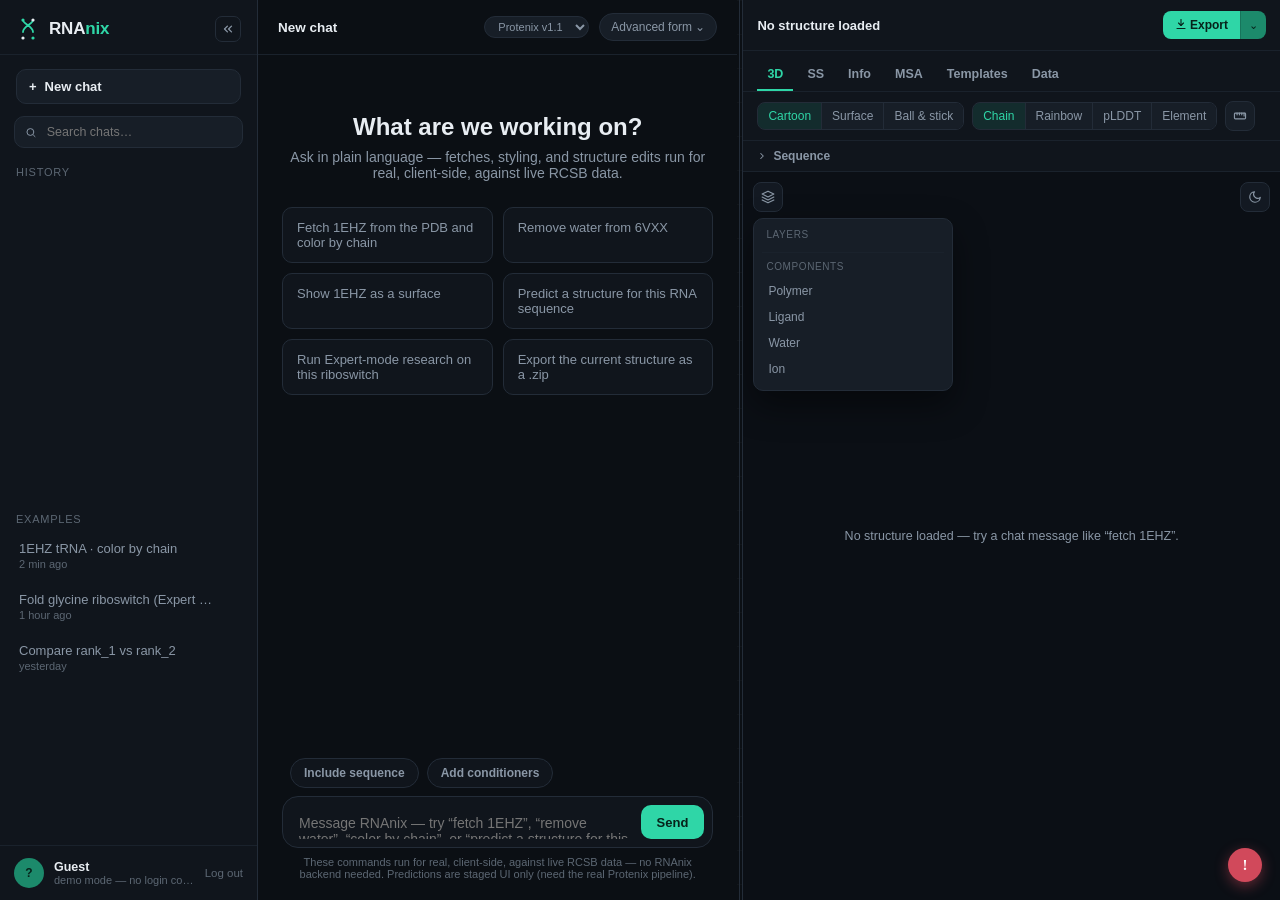
==== commit 549b1873: "Add Advanced-form seed/sample controls; bundle in-progress auth & CIF work This commit bundles two u" ====
--- a/index.html
+++ b/index.html
@@ -5,8 +5,17 @@
 <meta name="viewport" content="width=device-width, initial-scale=1">
 <title>RNAnix Copilot — v2 mockup</title>
 <link rel="stylesheet" href="style.css">
+<!-- Blocking (no defer/async) and BEFORE <body> on purpose: requireAuth() used to run as the
+     last script in the body, after the whole app shell (sidebar, viewer, etc.) had already
+     painted -- an unauthenticated visitor (or a fresh incognito tab, or right after logout) saw
+     a flash of the full UI before the redirect to login.html fired. Running it here means the
+     redirect happens before the browser paints any body content at all. -->
+<script src="auth.js"></script>
+<script>if (window.RNAnixAuth) RNAnixAuth.requireAuth();</script>
 </head>
 <body>
+
+<button class="bugreport-btn" id="bugReportBtn" title="Report a bug">!</button>
 
 <div class="shell">
 
@@ -28,11 +37,13 @@
     </div>
     <div class="hist-label">History</div>
     <div class="hist-list" id="histList"><!-- filled by app.js --></div>
+    <div class="hist-label">Examples</div>
+    <div class="hist-list" id="exampleList"><!-- filled by app.js --></div>
     <div class="sidebar-foot">
-      <div class="avatar">ZM</div>
+      <div class="avatar" id="userAvatar">?</div>
       <div class="who">
-        <div class="wn">Z. Marwan</div>
-        <div class="we">zouinkhim@janelia.hhmi.org</div>
+        <div class="wn" id="userName">Guest</div>
+        <div class="we" id="userEmail">demo mode — no login configured</div>
       </div>
       <a class="logout" href="login.html" id="logoutBtn">Log out</a>
     </div>
@@ -42,8 +53,25 @@
   <section class="chatcol">
     <div class="chat-head">
       <div class="cht" id="chatTitle">1EHZ tRNA · color by chain</div>
-      <span class="badge">Protenix v1.1</span>
-      <button class="adv-toggle" title="Manual form for power users — seeds, samples, MSA mode, Expert mode">Advanced form ⌄</button>
+      <select class="model-select" id="modelSelect" title="Backend model used for predictions">
+        <option value="">Protenix v1.1</option>
+      </select>
+      <button class="adv-toggle" id="advToggle" aria-expanded="false" aria-controls="advPanel"
+              title="Manual sampling controls for power users — seeds and samples per seed">Advanced form ⌄</button>
+    </div>
+    <!-- Sampling knobs applied to every prediction submitted from this page. min/max mirror
+         web_bridge.py's defaults_config.json (max_seeds / max_samples); the bridge re-clamps
+         server-side, so these bounds are an affordance, not the enforcement point. -->
+    <div class="adv-panel" id="advPanel" hidden>
+      <span class="adv-field">
+        <label class="adv-lbl" for="advSeeds">Seeds</label>
+        <input class="adv-num" id="advSeeds" type="number" min="1" max="5" step="1" value="3">
+      </span>
+      <span class="adv-field">
+        <label class="adv-lbl" for="advSamples">Samples / seed</label>
+        <input class="adv-num" id="advSamples" type="number" min="1" max="5" step="1" value="5">
+      </span>
+      <span class="adv-hint" id="advHint"><!-- filled by app.js --></span>
     </div>
     <div class="jobs-panel" id="jobsPanel" hidden><!-- filled by app.js --></div>
     <div class="chat-body" id="chatBody"><!-- filled by app.js --></div>
@@ -233,8 +261,6 @@
 </div>
 
 <input type="file" id="fileHidden" hidden accept=".txt,.csv,.fasta,.fa">
-<script src="auth.js"></script>
-<script>if (window.RNAnixAuth) RNAnixAuth.requireAuth();</script>
 <script src="app.js"></script>
 </body>
 </html>
--- a/style.css
+++ b/style.css
@@ -43,6 +43,15 @@
   padding: 4px 10px; border-radius: 999px; font-weight: 700;
   box-shadow: 0 2px 10px rgba(47,214,167,.35);
 }
+
+.bugreport-btn {
+  position: fixed; bottom: 18px; right: 18px; z-index: 999;
+  width: 34px; height: 34px; border-radius: 50%; border: none; cursor: pointer;
+  background: var(--danger); color: #fff; font-weight: 800; font-size: 15px;
+  font-family: Georgia, serif; line-height: 1;
+  box-shadow: 0 4px 14px rgba(209, 73, 91, .45);
+}
+.bugreport-btn:hover { filter: brightness(1.1); }
 
 a { color: var(--accent); text-decoration: none; }
 a:hover { text-decoration: underline; }
@@ -170,13 +179,19 @@
 }
 .hist-list { flex: 1; overflow-y: auto; padding: 0 8px; }
 .hist-item {
-  display: flex; flex-direction: column; gap: 2px; padding: 9px 10px; border-radius: var(--radius);
+  position: relative; display: flex; flex-direction: column; gap: 2px; padding: 9px 10px; border-radius: var(--radius);
   font-size: 13px; color: var(--text-muted); margin-bottom: 2px; border: 1px solid transparent;
 }
 .hist-item:hover { background: var(--bg-hover); color: var(--text); }
 .hist-item.active { background: var(--accent-soft); border-color: rgba(47,214,167,.3); color: var(--text); }
-.hist-item .ht { white-space: nowrap; overflow: hidden; text-overflow: ellipsis; }
+.hist-item .ht { white-space: nowrap; overflow: hidden; text-overflow: ellipsis; padding-right: 18px; }
 .hist-item .hs { font-size: 11px; color: var(--text-dim); }
+.hist-del {
+  position: absolute; top: 6px; right: 6px; background: none; border: none; color: var(--text-dim);
+  font-size: 15px; line-height: 1; padding: 2px 5px; border-radius: 4px; opacity: 0; cursor: pointer;
+}
+.hist-item:hover .hist-del { opacity: 1; }
+.hist-del:hover { color: var(--danger); background: rgba(209, 73, 91, .12); }
 
 .sidebar-foot {
   border-top: 1px solid var(--border-soft); padding: 12px 14px; display: flex;
@@ -203,11 +218,32 @@
   font-size: 11px; color: var(--text-muted); background: var(--bg-elevated);
   border: 1px solid var(--border); padding: 3px 9px; border-radius: 999px;
 }
+.model-select {
+  font-size: 11px; color: var(--text-muted); background: var(--bg-elevated);
+  border: 1px solid var(--border); padding: 3px 9px; border-radius: 999px;
+  font-family: inherit; cursor: pointer; max-width: 160px;
+}
+.model-select:hover { color: var(--text); border-color: var(--accent-dim); }
 .adv-toggle {
   font-size: 12px; color: var(--text-muted); background: var(--bg-elevated);
   border: 1px solid var(--border); padding: 6px 11px; border-radius: 999px;
 }
 .adv-toggle:hover { color: var(--text); border-color: var(--accent-dim); }
+.adv-toggle[aria-expanded="true"] { color: var(--text); border-color: var(--accent-dim); background: var(--bg-panel); }
+
+.adv-panel {
+  flex: none; padding: 10px 20px; border-bottom: 1px solid var(--border-soft);
+  display: flex; flex-wrap: wrap; gap: 16px; align-items: center;
+}
+.adv-field { display: inline-flex; align-items: center; gap: 7px; }
+.adv-lbl { font-size: 11px; color: var(--text-dim); }
+.adv-num {
+  width: 52px; padding: 5px; border: 1px solid var(--border); border-radius: 6px;
+  font-size: 12px; font-family: inherit; text-align: center;
+  background: var(--bg-panel); color: var(--text);
+}
+.adv-num:focus { outline: none; border-color: var(--accent-dim); }
+.adv-hint { font-size: 11px; color: var(--text-muted); }
 
 .jobs-panel {
   flex: none; padding: 10px 20px; border-bottom: 1px solid var(--border-soft);
@@ -245,6 +281,13 @@
 .msg.user { margin-left: auto; }
 .msg.user .bubble { background: var(--bg-hover); border: 1px solid var(--border); border-radius: 14px 14px 3px 14px; padding: 10px 14px; }
 .msg.assistant .bubble { padding: 2px 2px; }
+.bubble p, .reasoning-body p { margin: 0 0 8px; }
+.bubble p:last-child, .reasoning-body p:last-child { margin-bottom: 0; }
+.bubble ul, .reasoning-body ul { margin: 4px 0 8px; padding-left: 20px; }
+.bubble code, .reasoning-body code {
+  background: var(--bg-elevated); border: 1px solid var(--border); border-radius: 4px;
+  padding: 1px 5px; font-size: 12.5px; font-family: ui-monospace, SFMono-Regular, Menlo, Consolas, monospace;
+}
 .msg .who-lbl { font-size: 11px; color: var(--text-dim); margin-bottom: 5px; display: flex; align-items: center; gap: 6px; }
 .msg .who-lbl .dot { width: 6px; height: 6px; border-radius: 50%; background: var(--accent); }
 .msg .who-lbl.err { color: var(--danger); }
@@ -253,6 +296,14 @@
   padding: 10px 14px; border-radius: 10px; background: rgba(209, 73, 91, .1);
   border: 1px solid rgba(209, 73, 91, .35); color: var(--danger); font-size: 13.5px;
 }
+.typing-dots { display: inline-flex; gap: 4px; padding: 4px 0; }
+.typing-dots span {
+  width: 6px; height: 6px; border-radius: 50%; background: var(--text-dim);
+  animation: typing-bounce 1.1s infinite ease-in-out;
+}
+.typing-dots span:nth-child(2) { animation-delay: .15s; }
+.typing-dots span:nth-child(3) { animation-delay: .3s; }
+@keyframes typing-bounce { 0%, 80%, 100% { opacity: .25; transform: translateY(0); } 40% { opacity: 1; transform: translateY(-3px); } }
 
 .tool-card {
   max-width: 78%; margin: 0 0 10px; font-family: ui-monospace, SFMono-Regular, Menlo, Consolas, monospace;
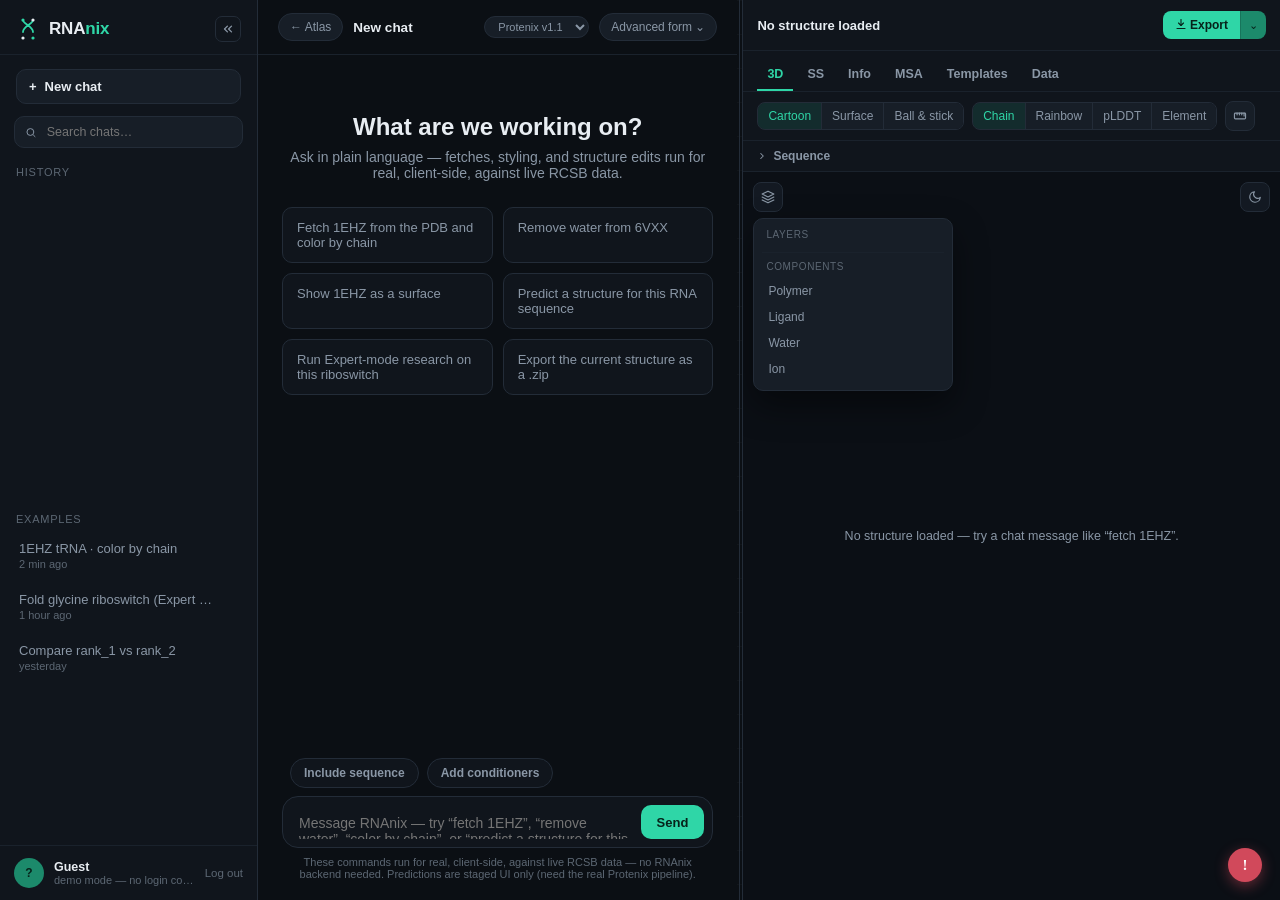
==== commit 79ed58c1: "feat: model-checkpoint info popover + Atlas nav link Adds a "!" button next to the model dropdown sh" ====
--- a/index.html
+++ b/index.html
@@ -52,10 +52,19 @@
   <!-- ============ CHAT COLUMN ============ -->
   <section class="chatcol">
     <div class="chat-head">
+      <a class="atlas-nav-btn" href="/" title="Back to the RNA Atlas structure browser">&larr; Atlas</a>
       <div class="cht" id="chatTitle">1EHZ tRNA · color by chain</div>
-      <select class="model-select" id="modelSelect" title="Backend model used for predictions">
-        <option value="">Protenix v1.1</option>
-      </select>
+      <span class="model-select-wrap">
+        <select class="model-select" id="modelSelect" title="Backend model used for predictions">
+          <option value="">Protenix v1.1</option>
+        </select>
+        <!-- Hidden by default and only unhidden once a selected model has an entry in app.js's
+             MODEL_CHECKPOINT_INFO -- so a model id this table doesn't know about (demo mode, or a
+             future server) just doesn't get the affordance, rather than opening onto nothing. -->
+        <button class="model-info-btn" id="modelInfoBtn" type="button" aria-expanded="false"
+                aria-controls="modelInfoPop" title="Which checkpoint(s) this server runs" hidden>!</button>
+        <div class="model-info-pop" id="modelInfoPop" hidden></div>
+      </span>
       <button class="adv-toggle" id="advToggle" aria-expanded="false" aria-controls="advPanel"
               title="Manual sampling controls for power users — seeds and samples per seed">Advanced form ⌄</button>
     </div>
@@ -72,6 +81,29 @@
         <input class="adv-num" id="advSamples" type="number" min="1" max="5" step="1" value="5">
       </span>
       <span class="adv-hint" id="advHint"><!-- filled by app.js --></span>
+    </div>
+    <!-- Contact conditioning. Revealed ONLY while a contact-conditioned model is selected (that
+         model's /models entry carries contact:true), because those checkpoints are trained to
+         consume an asserted contact map and the backend rejects a request supplying none.
+         Deliberately a separate panel from #advPanel: those are sampling knobs that apply to every
+         model, this is REQUIRED input for one specific model. -->
+    <div class="contact-panel" id="contactPanel" hidden>
+      <span class="adv-field contact-grow">
+        <label class="adv-lbl" for="contactPairs">Contacts</label>
+        <input class="adv-text" id="contactPairs" type="text" autocomplete="off"
+               placeholder="10-90, 20-80   ·   between chains: A10-B5"
+               title="1-based residue pairs to force into contact. Comma or space separated.">
+      </span>
+      <span class="adv-field">
+        <label class="adv-lbl" for="checkpointSelect">Checkpoint</label>
+        <select class="adv-sel" id="checkpointSelect"
+                title="Which specialist checkpoint. Auto picks the one validated for the contact type you gave.">
+          <option value="auto" selected>Auto (from contacts)</option>
+          <option value="itt-contact">Intra-chain — pseudoknots</option>
+          <option value="contact-specialist">Inter-chain — docking</option>
+        </select>
+      </span>
+      <span class="adv-hint" id="contactHint"><!-- filled by app.js --></span>
     </div>
     <div class="jobs-panel" id="jobsPanel" hidden><!-- filled by app.js --></div>
     <div class="chat-body" id="chatBody"><!-- filled by app.js --></div>
@@ -148,6 +180,19 @@
             <svg width="14" height="14" viewBox="0 0 24 24" fill="none" stroke="currentColor" stroke-width="2" stroke-linecap="round" stroke-linejoin="round"><rect x="2.5" y="7" width="19" height="10" rx="1.5"/><path d="M7 7v3M11 7v3M15 7v3M19 7v5"/></svg>
           </button>
         </div>
+        <!-- row 1b: rank scrubber -- only shown when a loaded prediction has more than one ranked
+             pick (see addPredictionLayer/L.ranks). Hidden for plain PDB fetches and single-rank
+             predictions. -->
+        <div class="vt-row1b" id="rankScrubber" hidden>
+          <button class="icon-btn" id="rankPrevBtn" title="Previous rank">
+            <svg width="12" height="12" viewBox="0 0 24 24" fill="none" stroke="currentColor" stroke-width="2.5" stroke-linecap="round" stroke-linejoin="round"><path d="M15 6l-6 6 6 6"/></svg>
+          </button>
+          <span id="rankLabel">Rank 1 of 5</span>
+          <button class="icon-btn" id="rankNextBtn" title="Next rank">
+            <svg width="12" height="12" viewBox="0 0 24 24" fill="none" stroke="currentColor" stroke-width="2.5" stroke-linecap="round" stroke-linejoin="round"><path d="M9 6l6 6-6 6"/></svg>
+          </button>
+          <button class="seg-btn rank-overlay-btn" id="rankOverlayBtn" title="Co-render every rank in the same scene (not structurally aligned -- each is an independent sample, so they may sit at different positions/orientations)">Overlay all</button>
+        </div>
         <!-- row 2: collapsible sequence accordion -->
         <button class="seq-acc-head" id="seqAccHead">
           <svg class="seq-caret" width="10" height="10" viewBox="0 0 24 24" fill="none" stroke="currentColor" stroke-width="2.5" stroke-linecap="round" stroke-linejoin="round"><path d="M9 6l6 6-6 6"/></svg>
--- a/style.css
+++ b/style.css
@@ -224,12 +224,36 @@
   font-family: inherit; cursor: pointer; max-width: 160px;
 }
 .model-select:hover { color: var(--text); border-color: var(--accent-dim); }
+.model-select-wrap { position: relative; display: inline-flex; align-items: center; gap: 6px; }
+.model-info-btn {
+  width: 18px; height: 18px; border-radius: 50%; border: 1px solid var(--border);
+  background: var(--bg-elevated); color: var(--text-dim); font-family: Georgia, serif;
+  font-weight: 800; font-size: 11px; line-height: 1; padding: 0; flex: none;
+}
+.model-info-btn:hover, .model-info-btn[aria-expanded="true"] { color: var(--text); border-color: var(--accent-dim); }
+.model-info-pop {
+  position: absolute; top: calc(100% + 6px); left: 0; z-index: 60; width: 300px;
+  background: var(--bg-elevated); border: 1px solid var(--border); border-radius: 10px;
+  padding: 11px 13px; font-size: 12px; line-height: 1.5; color: var(--text-muted);
+  box-shadow: 0 14px 34px rgba(0,0,0,.45);
+}
+.model-info-pop .mip-summary { color: var(--text); font-weight: 600; margin-bottom: 6px; }
+.model-info-pop ul { margin: 0 0 6px; padding-left: 16px; }
+.model-info-pop li { margin-bottom: 3px; }
+.model-info-pop .mip-note { color: var(--text-dim); font-size: 11px; }
 .adv-toggle {
   font-size: 12px; color: var(--text-muted); background: var(--bg-elevated);
   border: 1px solid var(--border); padding: 6px 11px; border-radius: 999px;
 }
 .adv-toggle:hover { color: var(--text); border-color: var(--accent-dim); }
 .adv-toggle[aria-expanded="true"] { color: var(--text); border-color: var(--accent-dim); background: var(--bg-panel); }
+
+.atlas-nav-btn {
+  font-size: 12px; color: var(--text-muted); background: var(--bg-elevated);
+  border: 1px solid var(--border); padding: 6px 11px; border-radius: 999px;
+  text-decoration: none; white-space: nowrap;
+}
+.atlas-nav-btn:hover { color: var(--text); border-color: var(--accent-dim); }
 
 .adv-panel {
   flex: none; padding: 10px 20px; border-bottom: 1px solid var(--border-soft);
@@ -245,6 +269,30 @@
 .adv-num:focus { outline: none; border-color: var(--accent-dim); }
 .adv-hint { font-size: 11px; color: var(--text-muted); }
 
+/* Contact conditioning. Shares the Advanced form's visual language (same padding, gap, label and
+   hint styles) because it occupies the same slot, but is a SEPARATE panel: the Advanced form is
+   optional sampling knobs that apply to every model, this is required input revealed only while a
+   contact-conditioned model is selected. The left accent marks it as the latter. */
+.contact-panel {
+  flex: none; padding: 10px 20px; border-bottom: 1px solid var(--border-soft);
+  border-left: 2px solid var(--accent-dim);
+  display: flex; flex-wrap: wrap; gap: 16px; align-items: center;
+}
+.contact-grow { flex: 1 1 260px; }
+.adv-text {
+  flex: 1; min-width: 180px; padding: 5px 8px;
+  border: 1px solid var(--border); border-radius: 6px;
+  font-size: 12px; font-family: inherit;
+  background: var(--bg-panel); color: var(--text);
+}
+.adv-text:focus { outline: none; border-color: var(--accent-dim); }
+.adv-sel {
+  padding: 5px 8px; border: 1px solid var(--border); border-radius: 6px;
+  font-size: 12px; font-family: inherit;
+  background: var(--bg-panel); color: var(--text);
+}
+.adv-sel:focus { outline: none; border-color: var(--accent-dim); }
+
 .jobs-panel {
   flex: none; padding: 10px 20px; border-bottom: 1px solid var(--border-soft);
   display: flex; flex-wrap: wrap; gap: 8px; align-items: center;
@@ -257,7 +305,7 @@
 }
 .job-row.clickable { cursor: pointer; }
 .job-row.clickable:hover { border-color: var(--accent-dim); }
-.job-row .job-id { font-family: ui-monospace, SFMono-Regular, Menlo, Consolas, monospace; color: var(--text-muted); }
+.job-row .job-id { font-family: ui-monospace, SFMono-Regular, Menlo, Consolas, monospace; color: var(--text-muted); overflow-wrap: anywhere; word-break: break-word; }
 .job-pill { font-size: 10.5px; font-weight: 600; padding: 2px 7px; border-radius: 999px; text-transform: uppercase; letter-spacing: .02em; }
 .job-pill.job-running { background: rgba(255, 183, 3, .15); color: #ffb703; }
 .job-pill.job-done { background: rgba(47, 214, 167, .15); color: var(--accent); }
@@ -277,7 +325,7 @@
 .card:hover { border-color: var(--accent-dim); color: var(--text); background: var(--bg-elevated); }
 
 /* transcript */
-.msg { max-width: 78%; margin-bottom: 16px; line-height: 1.55; font-size: 14px; }
+.msg { max-width: 78%; margin-bottom: 16px; line-height: 1.55; font-size: 14px; overflow-wrap: anywhere; word-break: break-word; }
 .msg.user { margin-left: auto; }
 .msg.user .bubble { background: var(--bg-hover); border: 1px solid var(--border); border-radius: 14px 14px 3px 14px; padding: 10px 14px; }
 .msg.assistant .bubble { padding: 2px 2px; }
@@ -287,6 +335,7 @@
 .bubble code, .reasoning-body code {
   background: var(--bg-elevated); border: 1px solid var(--border); border-radius: 4px;
   padding: 1px 5px; font-size: 12.5px; font-family: ui-monospace, SFMono-Regular, Menlo, Consolas, monospace;
+  overflow-wrap: anywhere; word-break: break-word;
 }
 .msg .who-lbl { font-size: 11px; color: var(--text-dim); margin-bottom: 5px; display: flex; align-items: center; gap: 6px; }
 .msg .who-lbl .dot { width: 6px; height: 6px; border-radius: 50%; background: var(--accent); }
@@ -295,6 +344,7 @@
 .bubble-error {
   padding: 10px 14px; border-radius: 10px; background: rgba(209, 73, 91, .1);
   border: 1px solid rgba(209, 73, 91, .35); color: var(--danger); font-size: 13.5px;
+  overflow-wrap: anywhere; word-break: break-word;
 }
 .typing-dots { display: inline-flex; gap: 4px; padding: 4px 0; }
 .typing-dots span {
@@ -481,7 +531,7 @@
   cursor: pointer; padding: 8px 0; color: var(--text-muted); font-weight: 600; list-style: none;
 }
 details.reasoning summary::-webkit-details-marker { display: none; }
-.reasoning-body { color: var(--text-muted); line-height: 1.6; padding: 0 0 12px; border-top: 1px solid var(--border-soft); padding-top: 10px; }
+.reasoning-body { color: var(--text-muted); line-height: 1.6; padding: 0 0 12px; border-top: 1px solid var(--border-soft); padding-top: 10px; overflow-wrap: anywhere; word-break: break-word; }
 .src-row { display: flex; flex-wrap: wrap; gap: 6px; margin: 8px 0 2px; }
 .src-pill {
   font-size: 11px; color: var(--text-muted); background: var(--bg-panel); border: 1px solid var(--border);
@@ -492,6 +542,14 @@
 /* ---- viewer tabs ---- */
 .viewer-toolbar { display: flex; flex-direction: column; border-bottom: 1px solid var(--border-soft); }
 .vt-row1 { display: flex; align-items: center; gap: 8px; padding: 9px 14px; flex-wrap: wrap; }
+.vt-row1b { display: flex; align-items: center; gap: 8px; padding: 0 14px 9px; }
+.vt-row1b #rankLabel { font-size: 12px; color: var(--text-muted); min-width: 82px; text-align: center; }
+.rank-overlay-btn {
+  height: 30px; border-radius: 8px; border: 1px solid var(--border); padding: 0 10px;
+  background: var(--bg-elevated); color: var(--text-muted); font-size: 12px;
+}
+.rank-overlay-btn:hover { color: var(--text); border-color: var(--accent-dim); }
+.rank-overlay-btn.active { color: var(--accent); border-color: var(--accent-dim); background: var(--accent-soft); }
 .vtabs { display: flex; gap: 4px; padding: 8px 14px 0; border-bottom: 1px solid var(--border-soft); }
 .vtab {
   background: none; border: none; color: var(--text-muted); font-size: 12.5px; font-weight: 600;
@@ -666,9 +724,10 @@
 .disp-row:hover { background: var(--bg-hover); }
 .disp-dot { width: 8px; height: 8px; border-radius: 50%; flex: none; }
 .disp-name { flex: 1; min-width: 0; overflow: hidden; text-overflow: ellipsis; white-space: nowrap; color: var(--text); }
-.disp-eye, .disp-x { background: none; border: none; color: var(--text-dim); padding: 2px; display: inline-flex; align-items: center; justify-content: center; }
-.disp-eye:hover, .disp-x:hover { color: var(--text); }
+.disp-eye, .disp-x, .disp-pin { background: none; border: none; color: var(--text-dim); padding: 2px; display: inline-flex; align-items: center; justify-content: center; }
+.disp-eye:hover, .disp-x:hover, .disp-pin:hover { color: var(--text); }
 .disp-x { font-size: 15px; }
+.disp-pin.active { color: var(--accent); }
 .disp-empty { font-size: 11.5px; color: var(--text-dim); padding: 4px; }
 
 /* ---- multi-chain sequence display (3D tab strip + Seqs tab) ---- */
